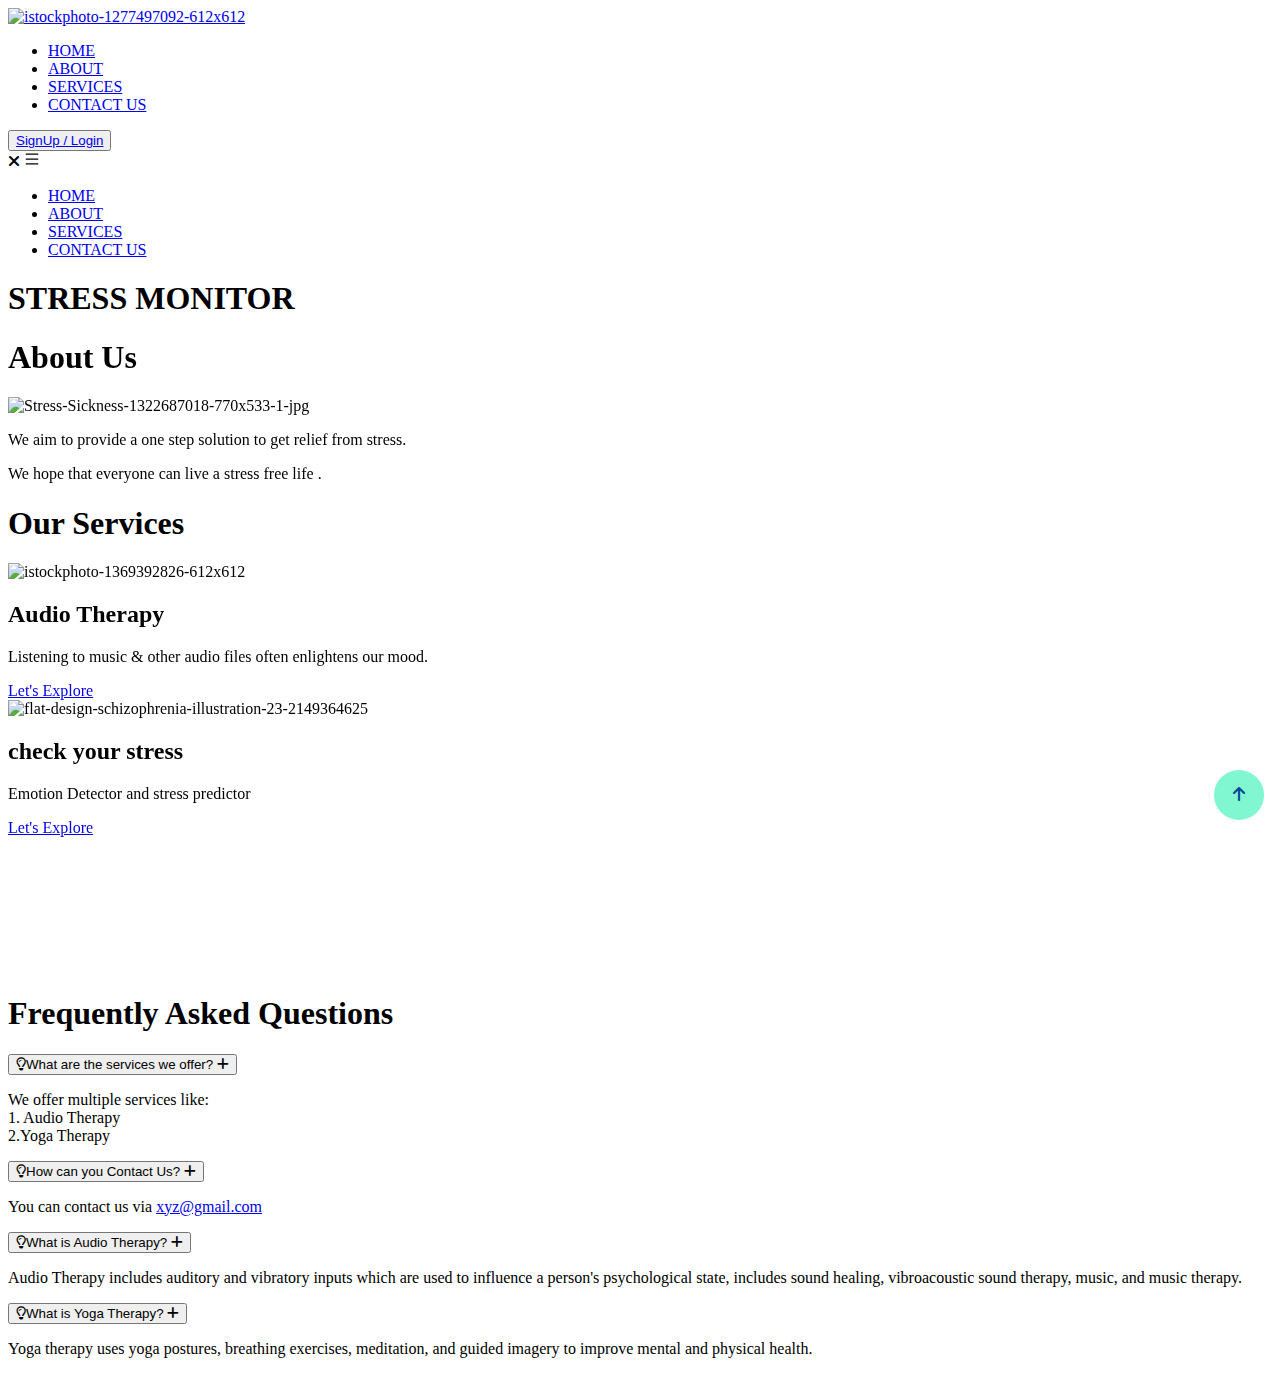
==== templates/index.html @ a675f7a7 "Added templates folder" ====
<!DOCTYPE html>
<html lang="en">

<head>
  <meta charset="UTF-8" />
  <meta http-equiv="X-UA-Compatible" content="IE=edge" />
  <meta name="viewport" content="width=device-width, initial-scale=1.0" />
  <title>STRESS MONITOR</title>
  
  <link rel="stylesheet" href="/static/css/style.css" />
  <!-- <link rel="manifest" href="manifest.json"> -->
  <link rel="manifest" href="/static/manifest.json">

  <link rel="apple-touch-icon" href="/images/favicon-enhanced.png" />
  <meta name="theme-color" content="#000000" />
  <link rel="stylesheet" text="text/CSS"
    href="https://cdnjs.cloudflare.com/ajax/libs/font-awesome/6.1.1/css/all.min.css">
  <link rel="stylesheet" type="text/css"
    href="https://cdnjs.cloudflare.com/ajax/libs/OwlCarousel2/2.3.4/assets/owl.carousel.min.css">
  <link rel="stylesheet" text="text/CSS"
    href="https://cdnjs.cloudflare.com/ajax/libs/font-awesome/6.1.1/css/all.min.css">
  <link href="https://unpkg.com/aos@2.3.1/dist/aos.css" rel="stylesheet">
</head>
<style>
  html {
    scroll-behavior: smooth;

  }

  .hidden {
    visibility: hidden;
  }

  .back-top-wrap {
    position: fixed;
    bottom: 5rem;
    right: 1rem;
    background-color: #80F7D1;
    padding: 1rem 1.2rem;
    border-radius: 50%;
    cursor: pointer;
    transition: .3s ease-in-out;
    z-index: 100;
  }

  .back-top-wrap:hover {
    background-color: #00a2ff;
    color: #80F7D1;
  }

  .back-top-wrap:hover .fas.fa-arrow-up {
    color: white;
  }

  .fas.fa-arrow-up {
    color: #00488F;
    transition: 0.3s ease-in-out;
  }
</style>

<body onload="myFunction()">


  <!-- Back to top button -->
  <div id="back-top-div" class="back-top-wrap">
    <i class="fas fa-arrow-up"></i>
  </div>
  <header>
    <nav class="nav" id="nav">
      <div>
        <a class="navbar-brand" href="#!"> <img src="https://i.ibb.co/LJMW6wp/istockphoto-1277497092-612x612.jpg" alt="istockphoto-1277497092-612x612" border="0"  alt="Logo" class="logo" /></a>
      </div>
      <div class="nav-links" id="navLinks">
        <ul class="links" id="navmenu">
          <li><a href="#">HOME</a></li>
          <li><a href="#about">ABOUT</a></li>
          <li><a href="#services">SERVICES </a></li>
          <li><a href="/contact">CONTACT US </a></li>
        </ul>
      </div>
      <button class="login-button"><a href="/login">SignUp / Login</a></button>
      



      <div class="hamburger" id="ham">
        <i class="cancel fa-solid fa-xmark"></i>

        <svg class="burger" stroke="currentColor" fill="currentColor" stroke-width="0" viewBox="0 0 1024 1024" height="1em" width="1em"
          xmlns="http://www.w3.org/2000/svg">
          <path
            d="M904 160H120c-4.4 0-8 3.6-8 8v64c0 4.4 3.6 8 8 8h784c4.4 0 8-3.6 8-8v-64c0-4.4-3.6-8-8-8zm0 624H120c-4.4 0-8 3.6-8 8v64c0 4.4 3.6 8 8 8h784c4.4 0 8-3.6 8-8v-64c0-4.4-3.6-8-8-8zm0-312H120c-4.4 0-8 3.6-8 8v64c0 4.4 3.6 8 8 8h784c4.4 0 8-3.6 8-8v-64c0-4.4-3.6-8-8-8z">
          </path>
        </svg>
      </div>
    </nav>
    <div class="menu" id="menu">
      <ul class="menu-link">
        <li><a href="#">HOME</a></li>
        <li><a href="#about">ABOUT</a></li>
        <li><a href="#services">SERVICES </a></li>
        <li><a href="/templates/contact.html">CONTACT US </a></li>
      </ul>
    </div>
    <div class="content">
      <h1>STRESS MONITOR</h1>
      <div class="container">
        <h3><span class="auto-type" style="font-size: 40px;font-family:'Lucida Sans', 'Lucida Sans Regular', 'Lucida Grande', 'Lucida Sans Unicode', Geneva, Verdana, sans-serif;"></a></span></h3>
      </div>
      <script src="https://cdn.jsdelivr.net/npm/typed.js@2.0.12"></script>
      <script>
        var typed = new Typed(".auto-type", {
          strings: ["The one-step solution to get relief from your stress. Live a stress-free life!"],
          typeSpeed: 50,
          backspeed: 50,
          loop: true
        })
      </script>
      <a href="#services" class="rainbow-button" alt="Explore"></a>
    </div>

  </header>

  <!-- About Section -->
  <section id="about" class="about">
    <h1 data-aos="flip-right">About Us</h1>
    <div class="max-width">
      <div data-aos="zoom-in" class="photo"><img src="https://i.ibb.co/2ZTmMq0/Stress-Sickness-1322687018-770x533-1-jpg.webp" alt="Stress-Sickness-1322687018-770x533-1-jpg" height="300px" width="330px"></div>
      <div class="about-content">
        <p data-aos="fade-left" class="text-1"> We aim to provide a <span>one step solution</span> to get relief from stress. </p>
        <p data-aos="fade-left" class="text-3">We hope that everyone can live a <span>stress free life .</p>
      </div>
    </div>

  <!-- SERVICES SECTION -->
  <section id="services">
    <h1>Our Services</h1>
    <div data-aos="zoom-in" data-aos-duration="800" class="container">
      <div class="responsive audio">
        <div class="round-image">
          <img src="https://i.ibb.co/4s0tqgH/istockphoto-1369392826-612x612.jpg" alt="istockphoto-1369392826-612x612" border="0" alt="audio" loading="lazy" />
        </div>
        <div class="description">
          <h2>Audio Therapy</h2>
          <p>
            Listening to music & other audio files often enlightens our mood.
          </p>
          <a href="/audio-therapy">
            Let's Explore
          </a>
        </div>
      </div>

      <div data-aos="zoom-in" data-aos-duration="800" class="responsive yoga">
        <div class="round-image">
          <img src="https://i.ibb.co/nrTCTFB/flat-design-schizophrenia-illustration-23-2149364625.jpg" alt="flat-design-schizophrenia-illustration-23-2149364625" border="0"  loading="lazy" />
        </div>
        <div class="description">
          <h2>check your stress</h2>
          <p>
            Emotion Detector and stress predictor
          </p>
          <a href="/PandE">
            Let's Explore
          </a>
        </div>
      </div>

      <div data-aos="zoom-in" data-aos-duration="800" class="responsive yoga">
        <div class="round-image">
          <img src="https://i.ibb.co/LtcmXGx/istockphoto-1139912908-612x612.jpg" alt="istockphoto-1139912908-612x612" border="0" alt="yoga" loading="lazy" />
        </div>
        <div class="description">
          <h2>Yoga Therapy</h2>
          <p>
            Yoga and exercise plays a very important role in our lives.
          </p>
          <a href="/yoga-therapy">
            Let's Explore
          </a>
        </div>
      </div>
    </div>
  </section>

  <!-- Faq section -->
  <section class="faq">
    <div class="faq_heading">
      <h1>Frequently Asked Questions</h1>
    </div>
    <div class="accordion">
      <div class="accordion__item">
        <button class="accordion__btn">

          <span class="accordion__caption"><i class="far fa-lightbulb"></i>What are the services we offer?</span>
          <span class="accordion__icon"><i class="fa fa-plus"></i></span>
        </button>

        <div class="accordion__content">
          <p>We offer multiple services like:
            <br>
            1. Audio Therapy
            <br>
            2.Yoga Therapy
          </p>
        </div>
      </div>

      <div class="accordion__item">
        <button class="accordion__btn">

          <span class="accordion__caption"><i class="far fa-lightbulb"></i>How can you Contact Us?</span>
          <span class="accordion__icon"><i class="fa fa-plus"></i></span>
        </button>

        <div class="accordion__content">
          <p> You can contact us via <a class="email" href="mailto:sukoon665@gmail.com">xyz@gmail.com</a>
          </p>
        </div>
      </div>

      

      <div class="accordion__item">
        <button class="accordion__btn">

          <span class="accordion__caption"><i class="far fa-lightbulb"></i>What is Audio Therapy?</span>
          <span class="accordion__icon"><i class="fa fa-plus"></i></span>
        </button>

        <div class="accordion__content">
          <p>Audio Therapy includes auditory and vibratory inputs which are used to influence a person's psychological
            state, includes sound healing, vibroacoustic sound therapy, music, and music therapy.</p>
        </div>
      </div>

      <div class="accordion__item">
        <button class="accordion__btn">

          <span class="accordion__caption"><i class="far fa-lightbulb"></i>What is Yoga Therapy?</span>
          <span class="accordion__icon"><i class="fa fa-plus"></i></span>
        </button>

        <div class="accordion__content">
          <p>Yoga therapy uses yoga postures, breathing exercises, meditation, and guided imagery to improve mental and
            physical health.</p>
        </div>
      </div>

  <!-- footer start -->
  <footer>
    <div class="footer-container">
      
    </div>
    </div>
  </footer>

  <script src="https://ajax.googleapis.com/ajax/libs/jquery/3.6.0/jquery.min.js"></script>
  <script>

    let preloader = document.querySelector(".loading-wrapper");
    function myFunction() {
      preloader.style.display = 'none';
      document.body.style.overflow = 'auto';
    }
    let navbar = document.querySelector("#nav");
    let navmenu = document.querySelector("#navmenu");

    window.onscroll = function () {
      if (window.pageYOffset >= navmenu.offsetTop) {
        navbar.classList.add("sticky");
      } else {
        navbar.classList.remove("sticky");
      }
    };

    window.onscroll = () => {
      if (window.scrollY > 100) {
        navbar.classList.add('nav-active');
      } else {
        navbar.classList.remove('nav-active');
      }
    };
  </script>
  <script>
    if ('serviceWorker' in navigator) {
      window.addEventListener('load', () => {
        navigator.serviceWorker.register('./serviceworker.js')
          .then((reg) => console.log('Success', reg.scope))
          .catch((err) => console.log('Error', err))
      })
    }
  </script>
  <!-- <script src="js/index.js"></script> -->
  <script src="https://cdnjs.cloudflare.com/ajax/libs/OwlCarousel2/2.3.4/owl.carousel.min.js"></script>
  <!-- <script src="js/script.js"></script> -->
  <script src="/static/js/script.js"></script>
  <script src="/static/js/index.js"></script>
  <script src="https://cdnjs.cloudflare.com/ajax/libs/popper.js/1.12.9/umd/popper.min.js"></script>
  <script src="https://unpkg.com/aos@2.3.1/dist/aos.js"></script>
  <script>
    AOS.init();
  </script>
  <script>
    if ('serviceWorker' in navigator) {
        navigator.serviceWorker.register('static\js\serviceworker.js')
            .then(reg => console.log('Service Worker Registered', reg))
            .catch(err => console.log('Service Worker Registration Failed', err));
    }



    const logoutButton = document.getElementById("logoutButton");

  logoutButton.addEventListener("click", () => {
    fetch("/logout", { method: "GET" })
      .then((response) => {
        if (response.ok) {
          alert("Logged out successfully!");
          window.location.href = "/"; // Redirect to homepage
        } else {
          alert("Failed to log out. Please try again.");
        }
      })
      .catch((error) => console.error("Error:", error));
  });
</script>



</body>

</html>
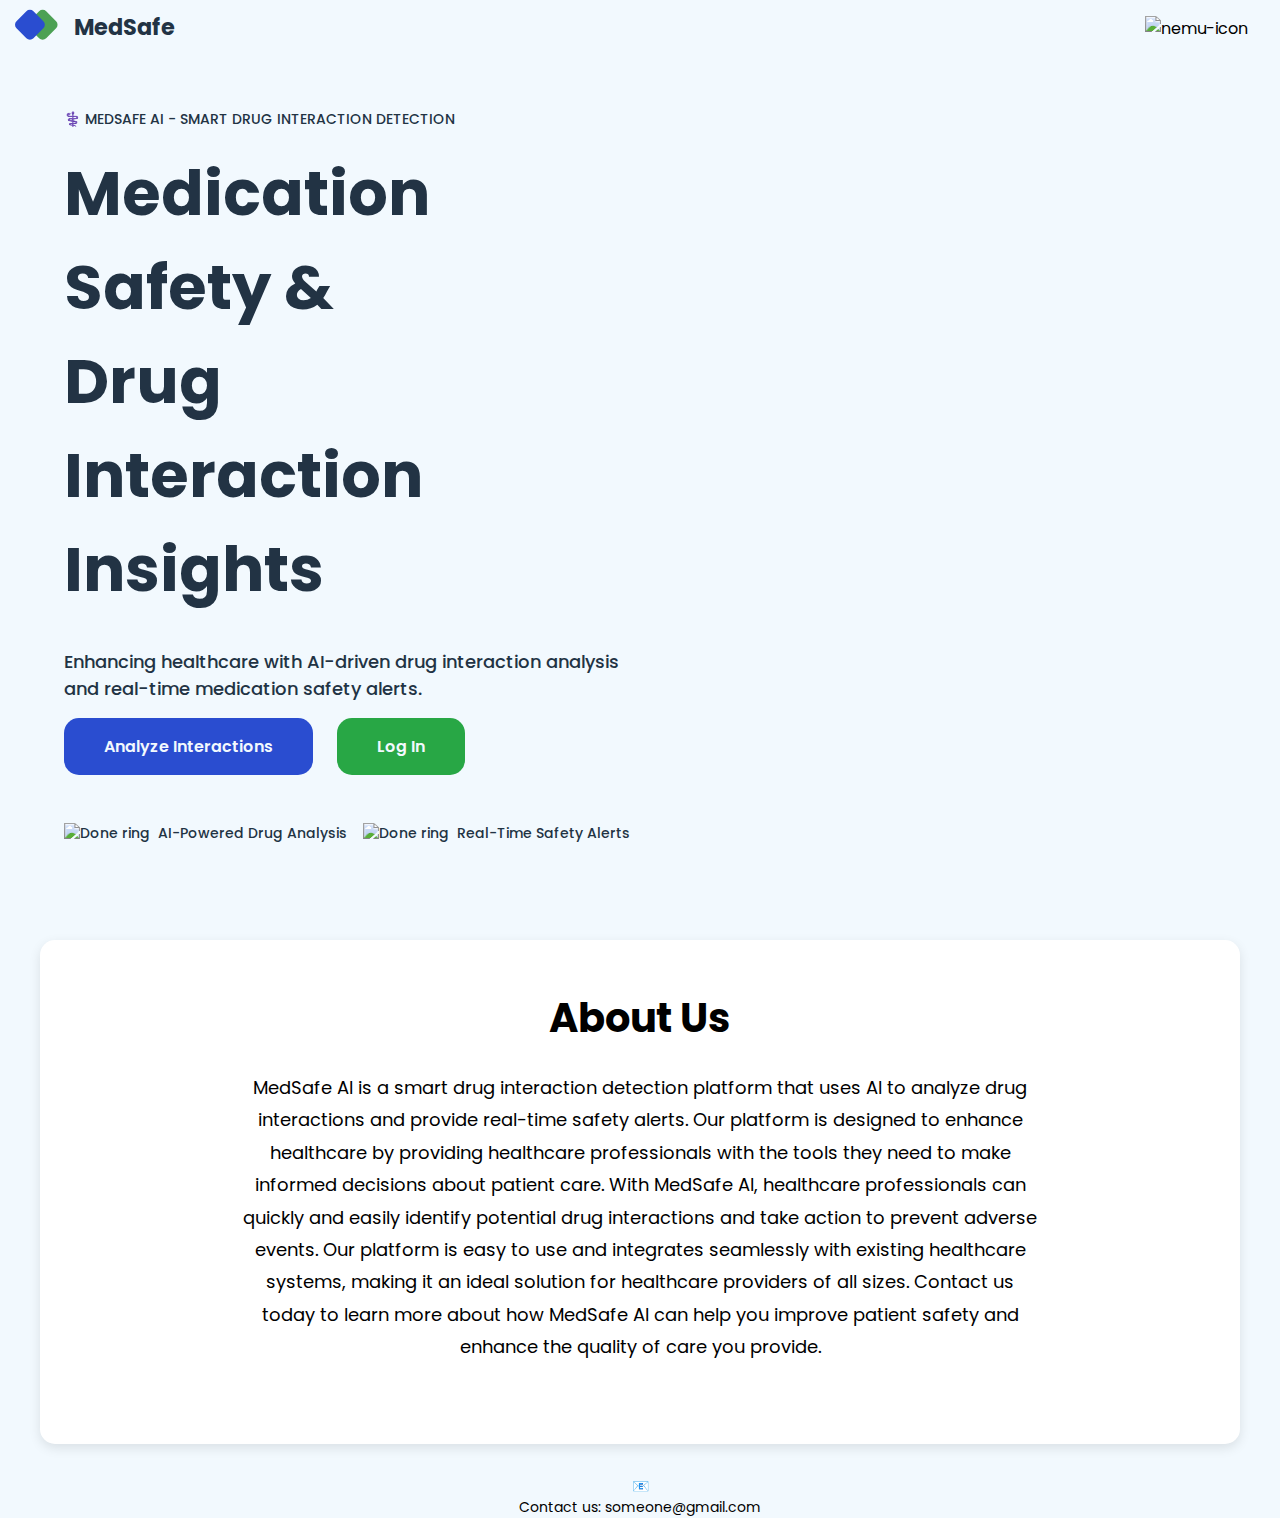
==== commit d95389a8: "2nd darft" ====
--- a/templates/index.html
+++ b/templates/index.html
@@ -1,333 +1,95 @@
-<!DOCTYPE html>
-<html lang="en">
-
-<head>
-  <meta charset="UTF-8" />
-  <meta http-equiv="X-UA-Compatible" content="IE=edge" />
-  <meta name="viewport" content="width=device-width, initial-scale=1.0" />
-  <title>STRESS MONITOR</title>
-  
-  <link rel="stylesheet" href="/static/css/style.css" />
-  <!-- <link rel="manifest" href="manifest.json"> -->
-  <link rel="manifest" href="/static/manifest.json">
-
-  <link rel="apple-touch-icon" href="/images/favicon-enhanced.png" />
-  <meta name="theme-color" content="#000000" />
-  <link rel="stylesheet" text="text/CSS"
-    href="https://cdnjs.cloudflare.com/ajax/libs/font-awesome/6.1.1/css/all.min.css">
-  <link rel="stylesheet" type="text/css"
-    href="https://cdnjs.cloudflare.com/ajax/libs/OwlCarousel2/2.3.4/assets/owl.carousel.min.css">
-  <link rel="stylesheet" text="text/CSS"
-    href="https://cdnjs.cloudflare.com/ajax/libs/font-awesome/6.1.1/css/all.min.css">
-  <link href="https://unpkg.com/aos@2.3.1/dist/aos.css" rel="stylesheet">
-</head>
-<style>
-  html {
-    scroll-behavior: smooth;
-
-  }
-
-  .hidden {
-    visibility: hidden;
-  }
-
-  .back-top-wrap {
-    position: fixed;
-    bottom: 5rem;
-    right: 1rem;
-    background-color: #80F7D1;
-    padding: 1rem 1.2rem;
-    border-radius: 50%;
-    cursor: pointer;
-    transition: .3s ease-in-out;
-    z-index: 100;
-  }
-
-  .back-top-wrap:hover {
-    background-color: #00a2ff;
-    color: #80F7D1;
-  }
-
-  .back-top-wrap:hover .fas.fa-arrow-up {
-    color: white;
-  }
-
-  .fas.fa-arrow-up {
-    color: #00488F;
-    transition: 0.3s ease-in-out;
-  }
-</style>
-
-<body onload="myFunction()">
-
-
-  <!-- Back to top button -->
-  <div id="back-top-div" class="back-top-wrap">
-    <i class="fas fa-arrow-up"></i>
-  </div>
-  <header>
-    <nav class="nav" id="nav">
-      <div>
-        <a class="navbar-brand" href="#!"> <img src="https://i.ibb.co/LJMW6wp/istockphoto-1277497092-612x612.jpg" alt="istockphoto-1277497092-612x612" border="0"  alt="Logo" class="logo" /></a>
-      </div>
-      <div class="nav-links" id="navLinks">
-        <ul class="links" id="navmenu">
-          <li><a href="#">HOME</a></li>
-          <li><a href="#about">ABOUT</a></li>
-          <li><a href="#services">SERVICES </a></li>
-          <li><a href="/contact">CONTACT US </a></li>
-        </ul>
-      </div>
-      <button class="login-button"><a href="/login">SignUp / Login</a></button>
-      
-
-
-
-      <div class="hamburger" id="ham">
-        <i class="cancel fa-solid fa-xmark"></i>
-
-        <svg class="burger" stroke="currentColor" fill="currentColor" stroke-width="0" viewBox="0 0 1024 1024" height="1em" width="1em"
-          xmlns="http://www.w3.org/2000/svg">
-          <path
-            d="M904 160H120c-4.4 0-8 3.6-8 8v64c0 4.4 3.6 8 8 8h784c4.4 0 8-3.6 8-8v-64c0-4.4-3.6-8-8-8zm0 624H120c-4.4 0-8 3.6-8 8v64c0 4.4 3.6 8 8 8h784c4.4 0 8-3.6 8-8v-64c0-4.4-3.6-8-8-8zm0-312H120c-4.4 0-8 3.6-8 8v64c0 4.4 3.6 8 8 8h784c4.4 0 8-3.6 8-8v-64c0-4.4-3.6-8-8-8z">
-          </path>
-        </svg>
-      </div>
-    </nav>
-    <div class="menu" id="menu">
-      <ul class="menu-link">
-        <li><a href="#">HOME</a></li>
-        <li><a href="#about">ABOUT</a></li>
-        <li><a href="#services">SERVICES </a></li>
-        <li><a href="/templates/contact.html">CONTACT US </a></li>
-      </ul>
-    </div>
-    <div class="content">
-      <h1>STRESS MONITOR</h1>
-      <div class="container">
-        <h3><span class="auto-type" style="font-size: 40px;font-family:'Lucida Sans', 'Lucida Sans Regular', 'Lucida Grande', 'Lucida Sans Unicode', Geneva, Verdana, sans-serif;"></a></span></h3>
-      </div>
-      <script src="https://cdn.jsdelivr.net/npm/typed.js@2.0.12"></script>
-      <script>
-        var typed = new Typed(".auto-type", {
-          strings: ["The one-step solution to get relief from your stress. Live a stress-free life!"],
-          typeSpeed: 50,
-          backspeed: 50,
-          loop: true
-        })
-      </script>
-      <a href="#services" class="rainbow-button" alt="Explore"></a>
-    </div>
-
-  </header>
-
-  <!-- About Section -->
-  <section id="about" class="about">
-    <h1 data-aos="flip-right">About Us</h1>
-    <div class="max-width">
-      <div data-aos="zoom-in" class="photo"><img src="https://i.ibb.co/2ZTmMq0/Stress-Sickness-1322687018-770x533-1-jpg.webp" alt="Stress-Sickness-1322687018-770x533-1-jpg" height="300px" width="330px"></div>
-      <div class="about-content">
-        <p data-aos="fade-left" class="text-1"> We aim to provide a <span>one step solution</span> to get relief from stress. </p>
-        <p data-aos="fade-left" class="text-3">We hope that everyone can live a <span>stress free life .</p>
-      </div>
-    </div>
-
-  <!-- SERVICES SECTION -->
-  <section id="services">
-    <h1>Our Services</h1>
-    <div data-aos="zoom-in" data-aos-duration="800" class="container">
-      <div class="responsive audio">
-        <div class="round-image">
-          <img src="https://i.ibb.co/4s0tqgH/istockphoto-1369392826-612x612.jpg" alt="istockphoto-1369392826-612x612" border="0" alt="audio" loading="lazy" />
-        </div>
-        <div class="description">
-          <h2>Audio Therapy</h2>
-          <p>
-            Listening to music & other audio files often enlightens our mood.
-          </p>
-          <a href="/audio-therapy">
-            Let's Explore
-          </a>
-        </div>
-      </div>
-
-      <div data-aos="zoom-in" data-aos-duration="800" class="responsive yoga">
-        <div class="round-image">
-          <img src="https://i.ibb.co/nrTCTFB/flat-design-schizophrenia-illustration-23-2149364625.jpg" alt="flat-design-schizophrenia-illustration-23-2149364625" border="0"  loading="lazy" />
-        </div>
-        <div class="description">
-          <h2>check your stress</h2>
-          <p>
-            Emotion Detector and stress predictor
-          </p>
-          <a href="/PandE">
-            Let's Explore
-          </a>
-        </div>
-      </div>
-
-      <div data-aos="zoom-in" data-aos-duration="800" class="responsive yoga">
-        <div class="round-image">
-          <img src="https://i.ibb.co/LtcmXGx/istockphoto-1139912908-612x612.jpg" alt="istockphoto-1139912908-612x612" border="0" alt="yoga" loading="lazy" />
-        </div>
-        <div class="description">
-          <h2>Yoga Therapy</h2>
-          <p>
-            Yoga and exercise plays a very important role in our lives.
-          </p>
-          <a href="/yoga-therapy">
-            Let's Explore
-          </a>
-        </div>
-      </div>
-    </div>
-  </section>
-
-  <!-- Faq section -->
-  <section class="faq">
-    <div class="faq_heading">
-      <h1>Frequently Asked Questions</h1>
-    </div>
-    <div class="accordion">
-      <div class="accordion__item">
-        <button class="accordion__btn">
-
-          <span class="accordion__caption"><i class="far fa-lightbulb"></i>What are the services we offer?</span>
-          <span class="accordion__icon"><i class="fa fa-plus"></i></span>
-        </button>
-
-        <div class="accordion__content">
-          <p>We offer multiple services like:
-            <br>
-            1. Audio Therapy
-            <br>
-            2.Yoga Therapy
-          </p>
-        </div>
-      </div>
-
-      <div class="accordion__item">
-        <button class="accordion__btn">
-
-          <span class="accordion__caption"><i class="far fa-lightbulb"></i>How can you Contact Us?</span>
-          <span class="accordion__icon"><i class="fa fa-plus"></i></span>
-        </button>
-
-        <div class="accordion__content">
-          <p> You can contact us via <a class="email" href="mailto:sukoon665@gmail.com">xyz@gmail.com</a>
-          </p>
-        </div>
-      </div>
-
-      
-
-      <div class="accordion__item">
-        <button class="accordion__btn">
-
-          <span class="accordion__caption"><i class="far fa-lightbulb"></i>What is Audio Therapy?</span>
-          <span class="accordion__icon"><i class="fa fa-plus"></i></span>
-        </button>
-
-        <div class="accordion__content">
-          <p>Audio Therapy includes auditory and vibratory inputs which are used to influence a person's psychological
-            state, includes sound healing, vibroacoustic sound therapy, music, and music therapy.</p>
-        </div>
-      </div>
-
-      <div class="accordion__item">
-        <button class="accordion__btn">
-
-          <span class="accordion__caption"><i class="far fa-lightbulb"></i>What is Yoga Therapy?</span>
-          <span class="accordion__icon"><i class="fa fa-plus"></i></span>
-        </button>
-
-        <div class="accordion__content">
-          <p>Yoga therapy uses yoga postures, breathing exercises, meditation, and guided imagery to improve mental and
-            physical health.</p>
-        </div>
-      </div>
-
-  <!-- footer start -->
-  <footer>
-    <div class="footer-container">
-      
-    </div>
-    </div>
-  </footer>
-
-  <script src="https://ajax.googleapis.com/ajax/libs/jquery/3.6.0/jquery.min.js"></script>
-  <script>
-
-    let preloader = document.querySelector(".loading-wrapper");
-    function myFunction() {
-      preloader.style.display = 'none';
-      document.body.style.overflow = 'auto';
-    }
-    let navbar = document.querySelector("#nav");
-    let navmenu = document.querySelector("#navmenu");
-
-    window.onscroll = function () {
-      if (window.pageYOffset >= navmenu.offsetTop) {
-        navbar.classList.add("sticky");
-      } else {
-        navbar.classList.remove("sticky");
-      }
-    };
-
-    window.onscroll = () => {
-      if (window.scrollY > 100) {
-        navbar.classList.add('nav-active');
-      } else {
-        navbar.classList.remove('nav-active');
-      }
-    };
-  </script>
-  <script>
-    if ('serviceWorker' in navigator) {
-      window.addEventListener('load', () => {
-        navigator.serviceWorker.register('./serviceworker.js')
-          .then((reg) => console.log('Success', reg.scope))
-          .catch((err) => console.log('Error', err))
-      })
-    }
-  </script>
-  <!-- <script src="js/index.js"></script> -->
-  <script src="https://cdnjs.cloudflare.com/ajax/libs/OwlCarousel2/2.3.4/owl.carousel.min.js"></script>
-  <!-- <script src="js/script.js"></script> -->
-  <script src="/static/js/script.js"></script>
-  <script src="/static/js/index.js"></script>
-  <script src="https://cdnjs.cloudflare.com/ajax/libs/popper.js/1.12.9/umd/popper.min.js"></script>
-  <script src="https://unpkg.com/aos@2.3.1/dist/aos.js"></script>
-  <script>
-    AOS.init();
-  </script>
-  <script>
-    if ('serviceWorker' in navigator) {
-        navigator.serviceWorker.register('static\js\serviceworker.js')
-            .then(reg => console.log('Service Worker Registered', reg))
-            .catch(err => console.log('Service Worker Registration Failed', err));
-    }
-
-
-
-    const logoutButton = document.getElementById("logoutButton");
-
-  logoutButton.addEventListener("click", () => {
-    fetch("/logout", { method: "GET" })
-      .then((response) => {
-        if (response.ok) {
-          alert("Logged out successfully!");
-          window.location.href = "/"; // Redirect to homepage
-        } else {
-          alert("Failed to log out. Please try again.");
-        }
-      })
-      .catch((error) => console.error("Error:", error));
-  });
-</script>
-
-
-
-</body>
-
-</html>
+<!DOCTYPE html>
+<html lang="en">
+  <head>
+    <meta charset="UTF-8" />
+    <meta name="viewport" content="width=device-width, initial-scale=1.0" />
+
+    <link
+      rel="icon"
+      href="resources/favicon.ico"
+      type="image/x-icon"
+      sizes="96x96"
+    />
+
+    <title>MedSafe AI</title>
+
+    <link rel="stylesheet" href="/static/css/style.css">
+    <link rel="preconnect" href="https://fonts.googleapis.com">
+    <link rel="preconnect" href="https://fonts.gstatic.com" crossorigin>
+    <link href="https://fonts.googleapis.com/css2?family=Inter:ital,opsz,wght@0,14..32,100..900;1,14..32,100..900&family=Outfit:wght@100..900&family=Poppins:ital,wght@0,100;0,200;0,300;0,400;0,500;0,600;0,700;0,800;0,900;1,100;1,200;1,300;1,400;1,500;1,600;1,700;1,800;1,900&display=swap" rel="stylesheet">
+  </head>
+  <body class="light">
+    <nav>     
+      <input class="menu-checkbox" type="checkbox" name="" id="menu_checkbox">
+      
+      <div class="menu-logo">
+        <svg class="icon-title" width="50" height="45" xmlns="http://www.w3.org/2000/svg">
+          <g style="z-index: 1; position: relative;"> 
+            <rect x="30" y="-19" width="24" height="24" fill="#4CA154" rx="5" ry="5" transform="rotate(45)" />
+          </g>
+          <g  style="z-index: 2; position: relative;">
+            <rect x="21" y="-10" width="24" height="24" fill="#2A4DD0" rx="5" ry="5" transform="rotate(45)" />
+          </g>
+            Sorry, your browser does not support inline SVG.
+        </svg>
+        <span class="menu-text-title">MedSafe</span></div>
+      </div>  
+      
+        <label class="menu-toggle" for="menu_checkbox">
+          <img class="menu" src="resources/hamburger-button.svg" alt="nemu-icon">
+          <img class="close" src="resources/close-button.svg" alt="close-icon">
+        </label>
+      
+      <ul  class="list-items-menu">
+        
+        <li>
+          <a href="#" class="item-menu selected">About us</a>
+        </li>
+
+        <li class="toggle-mode">
+          <input type="checkbox" id="toggle" class="toggle-button">
+          <label class="toggle" for="toggle">
+            <img class="bx bx-moon" src="resources/Moon_fill_light.svg">
+            <img class="bx bxs-sun" src="resources/Sun_fill.svg">
+            <span class="ball"></span>
+          </label>
+        </li>   
+      </ul>   
+       
+    </nav>
+    <section class="info">
+      <div class="data">
+        <div class="first-text">⚕️ MedSafe AI - Smart Drug Interaction Detection</div>
+        <div class="main-text">Medication Safety & Drug Interaction Insights</div>
+        <div class="second-text">Enhancing healthcare with AI-driven drug interaction analysis and real-time medication safety alerts.</div>
+        <div class="buttons-list">
+          <div class="button-get">
+            <button>Analyze Interactions</button>
+          </div>
+          <div class="button-login">
+            <button>Log In</button>
+          </div>
+        </div>
+        <div class="last-text">
+          <div class="item"><img src="resources/Done_ring_round_fill.svg" alt="Done ring"> <p>AI-Powered Drug Analysis</p></div>
+          <div class="item"><img src="resources/Done_ring_round_fill.svg" alt="Done ring"> <p>Real-Time Safety Alerts</p></div>
+        </div>
+      </div>
+      <div class="image"><img src="resources/medi3.png" alt=""></div>
+    </section>
+    <div class="about-section">
+      <h2 class="about-title">About Us</h2>
+      <p class="about-text">MedSafe AI is a smart drug interaction detection platform that uses AI to analyze drug interactions and provide real-time safety alerts. Our platform is designed to enhance healthcare by providing healthcare professionals with the tools they need to make informed decisions about patient care. With MedSafe AI, healthcare professionals can quickly and easily identify potential drug interactions and take action to prevent adverse events. Our platform is easy to use and integrates seamlessly with existing healthcare systems, making it an ideal solution for healthcare providers of all sizes. Contact us today to learn more about how MedSafe AI can help you improve patient safety and enhance the quality of care you provide.</p>
+    </div>
+    <div class="author-info">
+      <div class="contactinfo">
+        <span class="icon">📧</span>
+        <div class="email">
+          <span>Contact us:</span>
+          <span>someone@gmail.com</span>
+        </div>
+      </div>
+    </div>
+    <script type="text/javascript" src="/static/script/script.js"></script>
+  </body>
+</html>
--- a/static/css/style.css
+++ b/static/css/style.css
@@ -0,0 +1,553 @@
+:root {
+    --background_light: #F2F9FE;
+    --background_dark: #223344;
+  }
+  
+  * {
+    margin: 0;
+    padding: 0;
+    box-sizing: border-box;
+    font-family: 'Poppins', serif;
+  }
+  
+  body {
+    height: 100vh;
+    transition: 1s;
+  }
+  
+  .author-info {
+    font-size: 14px;
+    text-align: center;
+    margin-top: 16px;
+    color: rgb(55, 65, 81);
+  }
+  
+  .author-info a {
+    text-decoration: none;
+  }
+  
+  /* Toggle mode light-dark */
+  .toggle {
+    cursor: pointer;
+    position: relative;
+    display: flex;
+    justify-content: space-between;
+    width: 45px;
+    height: 22px;
+    border-radius: 50px;
+    transition: 1s;
+  }
+  
+  .toggle img {
+    width: 35%;
+    line-height: 45px;
+    text-align: center;
+    font-size: 20px;
+    z-index: 1;
+  }
+  
+  .toggle .ball {
+    position: absolute;
+    width: 18px;
+    height: 17px;
+    margin-top: 0.18rem;
+    border-radius: 50%;
+    transition: 0.5s ease-out;
+  }
+  
+  nav input {
+    display: none;
+  }
+  
+  /*
+    Light mode
+  */
+  .light {
+    background-color: #F2F9FE;
+  }
+  
+  .light .title-menu,
+  .light .list-items-menu,
+  .light .info,
+  .light .main-text {
+    color: #223344;
+  }
+  
+  .light .toggle {
+    background: #223344;
+    box-shadow: 3px 3px 4px #e6e6e6, -3px -3px 4px #ffffff;
+  }
+  
+  .light .toggle .bxs-sun {
+    margin-right: 0.18rem;
+  }
+  
+  .light .toggle .bx-moon {
+    margin-left: 0.23rem;
+  }
+  
+  .light .toggle .ball {
+    background: #F2F9FE;
+    transform: translateX(25px);
+  }
+  
+  .light .contactinfo,
+  .light .about-title,
+  .light .about-text {
+    color: #000000; /* Black for light theme */
+  }
+  
+
+
+  
+  /*
+    Dark mode
+  */
+  .dark {
+    background: #111729;
+  }
+  
+  .dark .toggle {
+    background: #223344;
+    box-shadow: 3px 3px 3px #0e131b, -3px -3px 3px #1c2739;
+  }
+  
+  .dark .toggle .bx-sun {
+    color: #fafafa;
+    margin-right: 0.18rem;
+  }
+  
+  .dark .toggle .bxs-moon {
+    color: #151d2a;
+    margin-left: 0.23rem;
+  }
+  
+  .dark .toggle .ball {
+    background: #fafafa;
+    transform: translateX(2px);
+  }
+  
+  .dark .contactinfo,
+  .dark .about-title,
+  .dark .about-text {
+    color: #ffffff; /* White for dark theme */
+  }
+  
+  /* Menu hidden */
+  .menu-toggle {
+    position: absolute;
+    cursor: pointer;
+    margin: 0 1rem;
+    right: -1rem;
+    top: 0;
+    width: 68%;
+    background: transparent;
+    display: flex;
+    justify-content: end;
+    padding-right: 2rem;
+    transition: background 0.5s ease-in-out;
+    transition-behavior: allow-discrete;
+  }
+  
+  .menu-toggle .menu {
+    display: block;
+  }
+  
+  .menu-toggle .close {
+    display: none;
+  }
+  
+  .menu-toggle .close,
+  .menu-toggle .menu {
+    margin-top: 1rem;
+  }
+  
+  ul {
+    width: 68%;
+    height: 126vh;
+    position: absolute;
+    top: -2rem;
+    right: -0%;
+    display: none;
+    flex-direction: column;
+    align-items: center;
+    justify-content: start;
+    gap: 3rem;
+    margin-top: 5rem;
+    background: #ffffff;
+    opacity: 0%;
+    transition: all 0.5s ease-in-out;
+    transition-behavior: allow-discrete;
+  }
+  
+  ul li {
+    list-style-type: none;
+    list-style: none;
+  }
+  
+  .menu-logo {
+    margin-right: auto;
+    margin-left: 0.5rem;
+    font-size: 1.4rem;
+    font-weight: 700;
+    color: #223344;
+    display: flex;
+    justify-content: start;
+    align-items: center;
+  }
+  
+  .menu-logo span {
+    margin-top: 0.5rem;
+    margin-left: 1rem;
+  }
+  
+  ul li a {
+    text-decoration: none;
+    font-size: 1.875rem;
+    font-weight: 600;
+    color: #223344;
+  }
+  
+  #menu_checkbox:checked ~ ul {
+    display: flex;
+    opacity: 100%;
+    transition: all 0.5s ease-in-out;
+  }
+  
+  #menu_checkbox:checked ~ .menu-toggle .close {
+    display: block;
+  }
+  
+  #menu_checkbox:checked ~ .menu-toggle .menu {
+    display: none;
+    right: -1rem;
+  }
+  
+  #menu_checkbox:checked ~ .light .menu-toggle {
+    transform: translateX(0%);
+    background: #ffffff;
+  }
+  
+  #menu_checkbox:checked ~ .dark .menu-toggle {
+    transform: translateX(0%);
+    background: #111729;
+  }
+  
+  li a.selected,
+  li a:hover {
+    color: #2A4DD0;
+    border-bottom: 3px solid #2A4DD0;
+    padding-bottom: 2px;
+  }
+  
+  .dark ul {
+    background: #111729;
+  }
+  
+  /* Body section */
+  .info {
+    width: auto;
+    height: auto;
+    padding: 4rem 4rem;
+    display: flex;
+    justify-content: center;
+    align-items: self-start;
+  }
+  
+  .data {
+    width: 50%;
+    display: flex;
+    flex-direction: column;
+    gap: 1rem;
+    justify-content: start;
+  }
+  
+  .first-text {
+    font-size: 0.875rem;
+    font-weight: 500;
+    text-transform: uppercase;
+  }
+  
+  .main-text {
+    font-size: 3.9rem;
+    font-weight: 700;
+    color: #223344;
+    width: 70%;
+    margin-bottom: 1rem;
+  }
+  
+  .second-text {
+    font-size: 1.125rem;
+    font-weight: 500;
+  }
+  
+  .buttons-list {
+    display: flex;
+    gap: 1.5rem;
+    font-size: 1rem;
+    font-weight: 600;
+    align-items: center;
+    margin-bottom: 2rem;
+  }
+  
+  .button-get button {
+    font-size: 1rem;
+    font-weight: 600;
+    width: 100%;
+    background: #2A4DD0;
+    border: 0px;
+    border-radius: 15px;
+    color: #F2F9FE;
+    padding: 1rem 2.5rem;
+    cursor: pointer;
+  }
+  
+  .button-get button:hover {
+    background: #1e3a8a;
+  }
+  
+  .button-checker button {
+    font-size: 1rem;
+    font-weight: 600;
+    width: 100%;
+    background: #28a745; /* Green background */
+    border: none;
+    border-radius: 15px;
+    color: #F2F9FE;
+    padding: 1rem 2.5rem;
+    cursor: pointer;
+    transition: background-color 0.3s ease;
+  }
+  
+  .button-checker button:hover {
+    background: #218838; /* Darker green on hover */
+  }
+  
+  .button-login button {
+    font-size: 1rem;
+    font-weight: 600;
+    width: 100%;
+    background: #28a745; /* Green background */
+    border: none;
+    border-radius: 15px;
+    color: #F2F9FE;
+    padding: 1rem 2.5rem;
+    cursor: pointer;
+    transition: background-color 0.3s ease;
+  }
+  
+  .button-login button:hover {
+    background: #218838; /* Darker green on hover */
+  }
+  
+  .last-text {
+    display: flex;
+    gap: 1rem;
+    font-size: 0.875rem;
+    font-weight: 500;
+  }
+  
+  .last-text .item {
+    display: flex;
+    gap: 0.5rem;
+  }
+  
+  .button-link a {
+    text-decoration: none;
+    border-bottom: 3px solid #2A4DD0;
+    padding-bottom: 2px;
+  }
+  
+  .image {
+    width: 50%;
+  }
+  
+  .image img {
+    width: 100%;
+    padding-top: 1rem;
+  }
+  
+  .dark .menu-logo span,
+  .dark .list-items-menu,
+  .dark .data,
+  .dark .main-text,
+  .dark .item-menu {
+    color: #ffffff;
+  }
+  
+  .dark .button-link a,
+  .dark .selected,
+  .dark li a:hover {
+    color: #ffffff;
+    border-bottom: 3px solid #ffffff;
+  }
+  
+  /* About Section */
+  .about-section {
+    background-color: #ffffff; /* White background */
+    padding: 3rem 2rem;
+    border-radius: 15px;
+    box-shadow: 0 4px 12px rgba(0, 0, 0, 0.1);
+    margin: 2rem auto;
+    max-width: 1200px;
+    text-align: center;
+  }
+  
+  .about-title {
+    font-size: 2.5rem;
+    font-weight: 700;
+    color: #2A4DD0; /* Primary blue color */
+    margin-bottom: 1.5rem;
+  }
+  
+  .about-text {
+    font-size: 1.125rem;
+    font-weight: 400;
+    color: #4a5568; /* Dark gray for better readability */
+    line-height: 1.8;
+    margin-bottom: 2rem;
+    max-width: 800px;
+    margin-left: auto;
+    margin-right: auto;
+  }
+  
+  .about-highlights {
+    display: flex;
+    justify-content: center;
+    gap: 2rem;
+    flex-wrap: wrap;
+    margin-top: 2rem;
+  }
+  
+  .highlight-item {
+    display: flex;
+    align-items: center;
+    gap: 0.75rem;
+    background-color: #f7fafc; /* Light background for highlights */
+    padding: 1rem 1.5rem;
+    border-radius: 10px;
+    box-shadow: 0 2px 8px rgba(0, 0, 0, 0.05);
+    transition: transform 0.3s ease, box-shadow 0.3s ease;
+  }
+  
+  .highlight-item:hover {
+    transform: translateY(-5px);
+    box-shadow: 0 4px 12px rgba(0, 0, 0, 0.1);
+  }
+  
+  .highlight-item img {
+    width: 24px;
+    height: 24px;
+  }
+  
+  .highlight-item span {
+    font-size: 1rem;
+    font-weight: 500;
+    color: #2d3748; /* Dark gray for text */
+  }
+  
+  /* Contact Section */
+  .contact-section {
+    background-color: #ffffff; /* White background */
+    padding: 3rem 2rem;
+    border-radius: 15px;
+    box-shadow: 0 4px 12px rgba(0, 0, 0, 0.1);
+    margin: 2rem auto;
+    max-width: 1200px;
+    text-align: center;
+  }
+  
+  .contact-title {
+    font-size: 2.5rem;
+    font-weight: 700;
+    color: #2A4DD0; /* Primary blue color */
+    margin-bottom: 1.5rem;
+  }
+  
+  .contact-text {
+    font-size: 1.125rem;
+    font-weight: 400;
+    color: #4a5568; /* Dark gray for better readability */
+    line-height: 1.8;
+    margin-bottom: 2rem;
+    max-width: 800px;
+    margin-left: auto;
+    margin-right: auto;
+  }
+  
+  .contact-info {
+    display: flex;
+    justify-content: center;
+    gap: 2rem;
+    flex-wrap: wrap;
+    margin-top: 2rem;
+  }
+  
+  .contact-item {
+    display: flex;
+    align-items: center;
+    gap: 1rem;
+    background-color: #f7fafc; /* Light background for contact items */
+    padding: 1.5rem 2rem;
+    border-radius: 10px;
+    box-shadow: 0 2px 8px rgba(0, 0, 0, 0.05);
+    transition: transform 0.3s ease, box-shadow 0.3s ease;
+  }
+  
+  .contact-item:hover {
+    transform: translateY(-5px);
+    box-shadow: 0 4px 12px rgba(0, 0, 0, 0.1);
+  }
+  
+  .contact-icon {
+    font-size: 1.5rem;
+    color: #2A4DD0; /* Primary blue color */
+  }
+  
+  .contact-details {
+    display: flex;
+    flex-direction: column;
+    gap: 0.5rem;
+    text-align: left;
+  }
+  
+  .contact-label {
+    font-size: 0.875rem;
+    font-weight: 500;
+    color: #718096; /* Light gray for label */
+  }
+  
+  .contact-value {
+    font-size: 1rem;
+    font-weight: 600;
+    color: #2d3748; /* Dark gray for value */
+  }
+  
+  /* Dark Theme Adjustments */
+  .dark .contact-section {
+    background-color: #1a202c; /* Dark background */
+  }
+  
+  .dark .contact-title {
+    color: #ffffff; /* White text for dark theme */
+  }
+  
+  .dark .contact-text {
+    color: #cbd5e0; /* Light gray for dark theme */
+  }
+  
+  .dark .contact-item {
+    background-color: #2d3748; /* Darker background for contact items */
+  }
+  
+  .dark .contact-icon {
+    color: #ffffff; /* White icon for dark theme */
+  }
+  
+  .dark .contact-label {
+    color: #a0aec0; /* Light gray for label in dark theme */
+  }
+  
+  .dark .contact-value {
+    color: #ffffff; /* White text for value in dark theme */
+  }